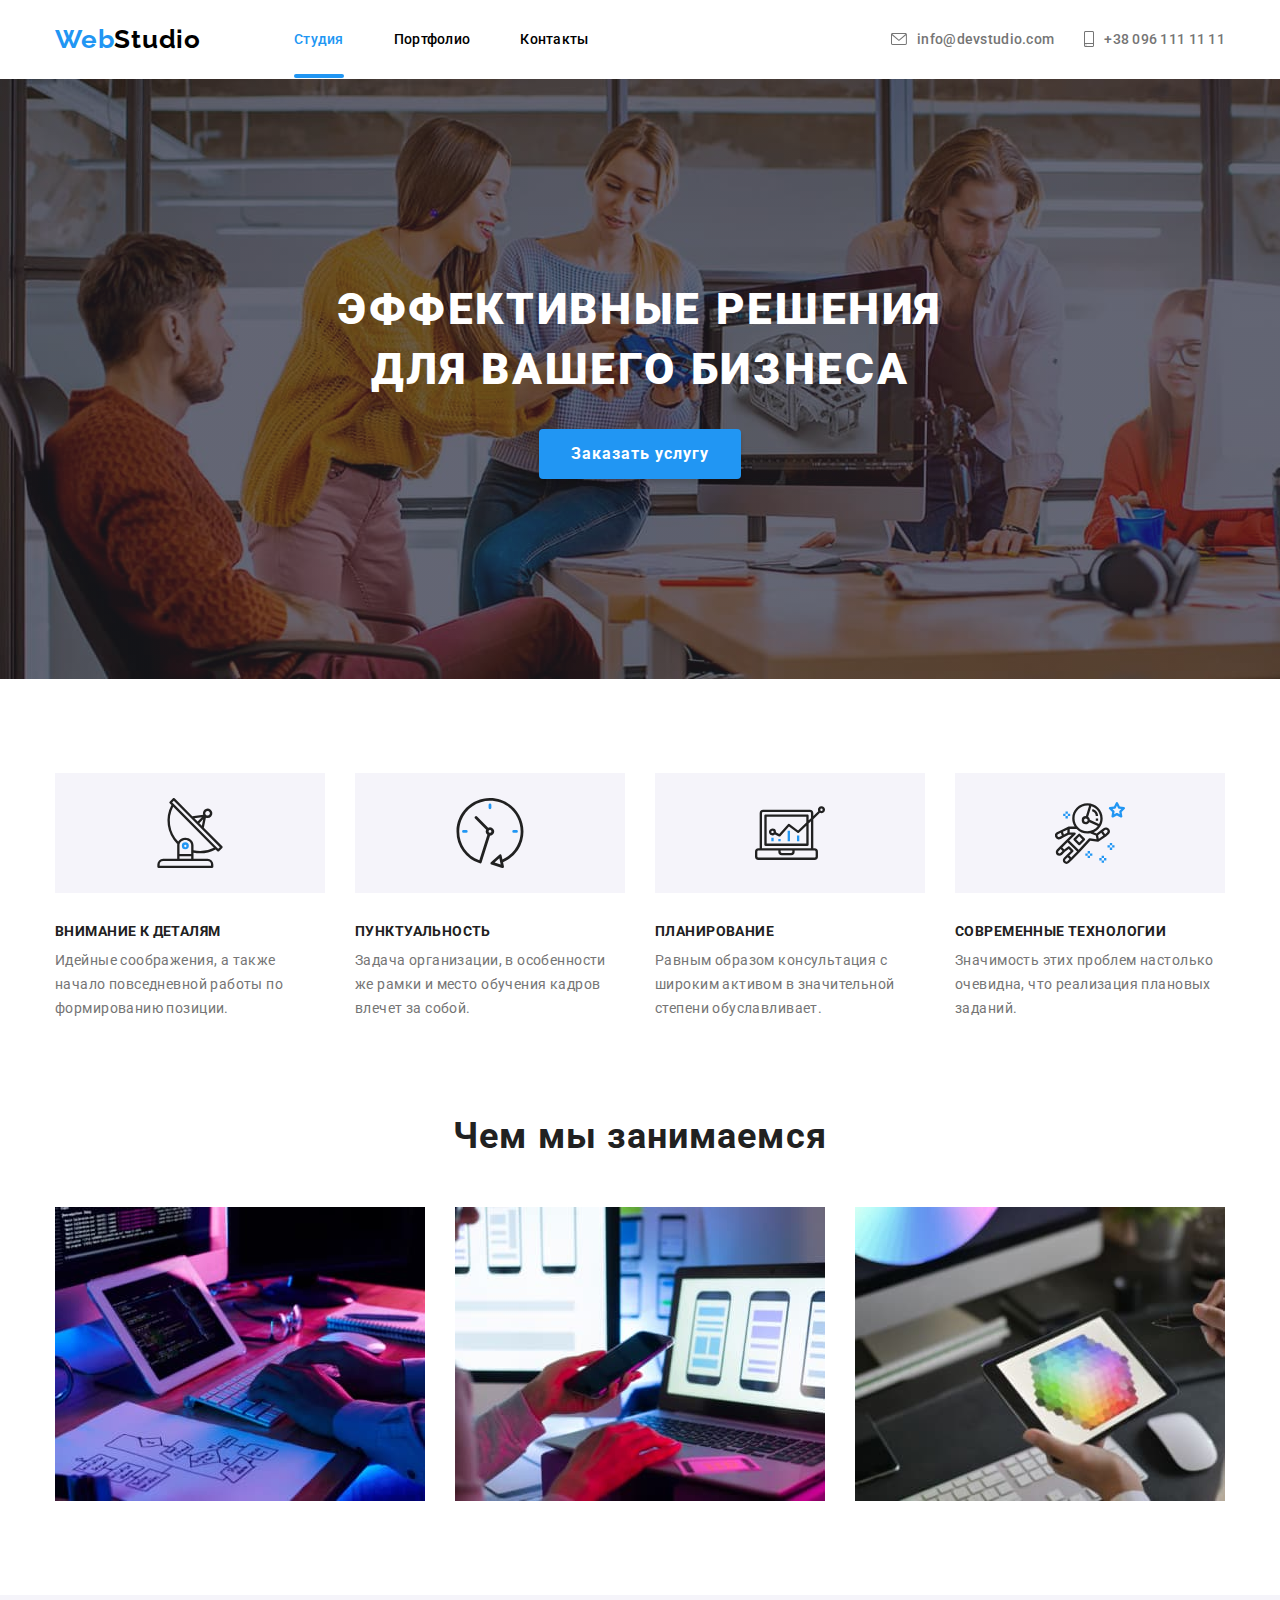
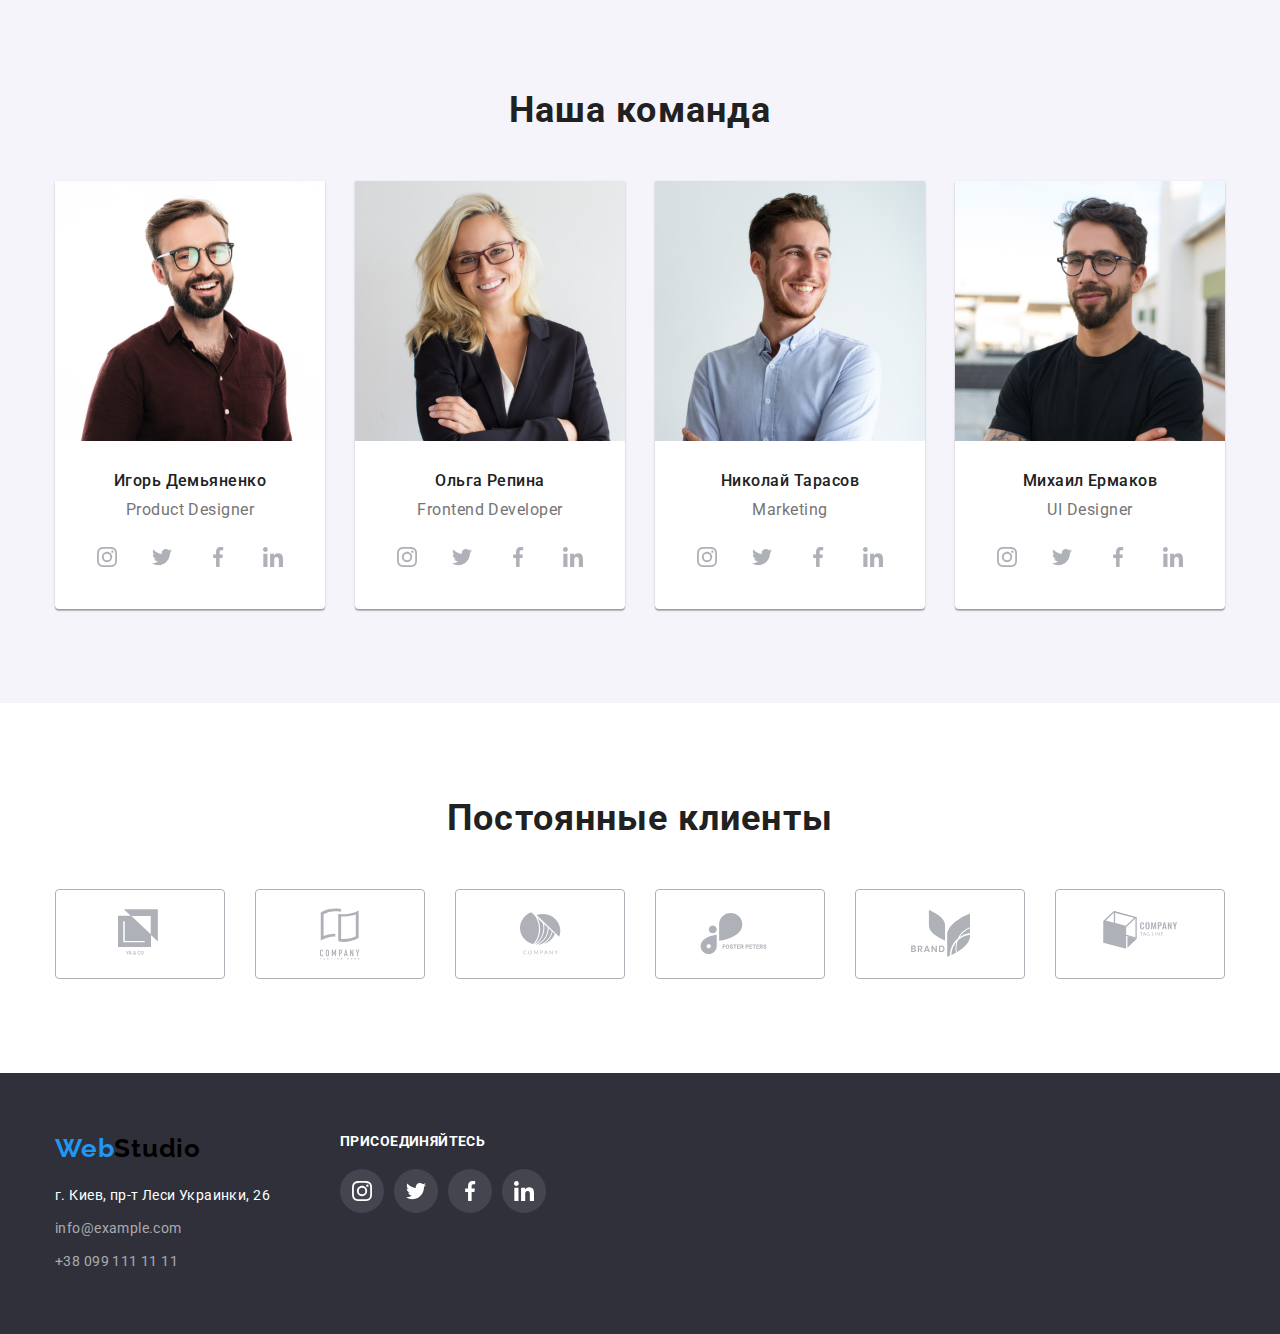
==== index.html @ 6729b6ae "hw5" ====
<!DOCTYPE html>
<html lang="ru">
  <head>
    <meta charset="UTF-8" />
    <meta name="viewport" content="width=device-width, initial-scale=1.0" />
    <title>Веб Студия</title>
    <link
      rel="stylesheet"
      href="https://cdnjs.cloudflare.com/ajax/libs/modern-normalize/1.0.0/modern-normalize.css"
    />
    <link
      href="https://fonts.googleapis.com/css2?family=Raleway:wght@700&family=Roboto:wght@400;500;700;900&display=swap"
      rel="stylesheet"
    />
    <link rel="stylesheet" href="./css/styles.css" />
  </head>
  <body>
    <!-- HEADER -->
    <header class="header">
      <div class="container">
        <nav class="navigation">
          <a class="logo link" href="./index.html">
            <span class="logo-web">Web</span
            ><span class="logo-studio">Studio</span>
          </a>
          <ul class="navigation-list list">
            <li class="navigation-list-item">
              <a
                class="navigation-list-link link current-page"
                href="./index.html"
                >Студия</a
              >
            </li>
            <li class="navigation-list-item">
              <a class="navigation-list-link link" href="./portfolio.html"
                >Портфолио</a
              >
            </li>
            <li class="navigation-list-item">
              <a class="navigation-list-link link" href="">Контакты</a>
            </li>
          </ul>
        </nav>
        <address class="address">
          <ul class="address-list list">
            <li class="address-list-item">
              <a
                class="address-list-link link"
                href="mailto:info@devstudio.com"
              >
                <svg class="icon-address-svg" width="16" height="12">
                  <use href="./images/sprite.svg#icon-envelope"></use>
                </svg>
                info@devstudio.com</a
              >
            </li>
            <li class="address-list-item">
              <a class="address-list-link link" href="tel:+380961111111">
                <svg class="icon-address-svg" width="10" height="16">
                  <use href="./images/sprite.svg#icon-tel"></use>
                </svg>
                +38 096 111 11 11</a
              >
            </li>
          </ul>
        </address>
      </div>
    </header>
    <main>
      <!-- HEROE -->
      <section class="heroe">
        <div class="container">
          <h1 class="heroe-title">Эффективные решения для вашего бизнеса</h1>
          <button class="button" type="button">Заказать услугу</button>
        </div>
      </section>
      <!-- ADVANTAGES -->
      <section class="advantages">
        <div class="container">
          <h1 hidden>Преимущества</h1>
          <ul class="advantages-list list">
            <li class="advantages-list-item icon-antenna">
              <h3 class="advantages-list-subtitle">Внимание к деталям</h3>
              <p class="advantages-list-description">
                Идейные соображения, а также начало повседневной работы по
                формированию позиции.
              </p>
            </li>
            <li class="advantages-list-item icon-clock">
              <h3 class="advantages-list-subtitle">Пунктуальность</h3>
              <p class="advantages-list-description">
                Задача организации, в особенности же рамки и место обучения
                кадров влечет за собой.
              </p>
            </li>
            <li class="advantages-list-item icon-diagram">
              <h3 class="advantages-list-subtitle">Планирование</h3>
              <p class="advantages-list-description">
                Равным образом консультация с широким активом в значительной
                степени обуславливает.
              </p>
            </li>
            <li class="advantages-list-item icon-astronaut">
              <h3 class="advantages-list-subtitle">Современные технологии</h3>
              <p class="advantages-list-description">
                Значимость этих проблем настолько очевидна, что реализация
                плановых заданий.
              </p>
            </li>
          </ul>
        </div>
      </section>
      <!-- SERVICES -->
      <section class="services">
        <div class="container">
          <h2 class="titles">Чем мы занимаемся</h2>
          <ul class="services-list list">
            <li class="services-list-item">
              <img
                class="services-list-img"
                src="./images/services/service1.jpg"
                alt="Верстка сайтов"
                width="370"
                height="294"
              />
            </li>
            <li class="services-list-item">
              <img
                class="services-list-img"
                src="./images/services/service2.jpg"
                alt="Создание приложений"
                width="370"
                height="294"
              />
            </li>
            <li class="services-list-item">
              <img
                class="services-list-img"
                src="./images/services/service3.jpg"
                alt="Дизайн"
                width="370"
                height="294"
              />
            </li>
          </ul>
        </div>
      </section>
      <!-- TEAM -->
      <section class="team">
        <div class="container">
          <h2 class="titles">Наша команда</h2>
          <ul class="team-list list">
            <li class="team-list-item">
              <img
                class="team-list-img"
                src="./images/team/team1.jpg"
                alt="Игорь Демьяненко"
                width="270"
                height="260"
              />
              <div class="team-list-content">
                <h3 class="team-list-name">Игорь Демьяненко</h3>
                <p class="team-list-position" lang="en">Product Designer</p>
                <ul class="social-list list">
                  <li class="social-list-item">
                    <a class="social-list-link" href="">
                      <svg class="social-list-svg">
                        <use href="./images/sprite.svg#icon-instagram"></use>
                      </svg>
                    </a>
                  </li>
                  <li class="social-list-item">
                    <a class="social-list-link" href="">
                      <svg class="social-list-svg">
                        <use href="./images/sprite.svg#icon-twitter"></use>
                      </svg>
                    </a>
                  </li>
                  <li class="social-list-item">
                    <a class="social-list-link" href="">
                      <svg class="social-list-svg">
                        <use href="./images/sprite.svg#icon-facebook"></use>
                      </svg>
                    </a>
                  </li>
                  <li class="social-list-item">
                    <a class="social-list-link" href="">
                      <svg class="social-list-svg">
                        <use href="./images/sprite.svg#icon-linkedin"></use>
                      </svg>
                    </a>
                  </li>
                </ul>
              </div>
            </li>
            <li class="team-list-item">
              <img
                class="team-list-img"
                src="./images/team/team2.jpg"
                alt="Ольга Репина"
                width="270"
                height="260"
              />
              <div class="team-list-content">
                <h3 class="team-list-name">Ольга Репина</h3>
                <p class="team-list-position" lang="en">Frontend Developer</p>
                <ul class="social-list list">
                  <li class="social-list-item">
                    <a class="social-list-link" href="">
                      <svg class="social-list-svg">
                        <use href="./images/sprite.svg#icon-instagram"></use>
                      </svg>
                    </a>
                  </li>
                  <li class="social-list-item">
                    <a class="social-list-link" href="">
                      <svg class="social-list-svg">
                        <use href="./images/sprite.svg#icon-twitter"></use>
                      </svg>
                    </a>
                  </li>
                  <li class="social-list-item">
                    <a class="social-list-link" href="">
                      <svg class="social-list-svg">
                        <use href="./images/sprite.svg#icon-facebook"></use>
                      </svg>
                    </a>
                  </li>
                  <li class="social-list-item">
                    <a class="social-list-link" href="">
                      <svg class="social-list-svg">
                        <use href="./images/sprite.svg#icon-linkedin"></use>
                      </svg>
                    </a>
                  </li>
                </ul>
              </div>
            </li>
            <li class="team-list-item">
              <img
                class="team-list-img"
                src="./images/team/team3.jpg"
                alt="Николай Тарасов"
                width="270"
                height="260"
              />
              <div class="team-list-content">
                <h3 class="team-list-name">Николай Тарасов</h3>
                <p class="team-list-position" lang="en">Marketing</p>
                <ul class="social-list list">
                  <li class="social-list-item">
                    <a class="social-list-link" href="">
                      <svg class="social-list-svg">
                        <use href="./images/sprite.svg#icon-instagram"></use>
                      </svg>
                    </a>
                  </li>
                  <li class="social-list-item">
                    <a class="social-list-link" href="">
                      <svg class="social-list-svg">
                        <use href="./images/sprite.svg#icon-twitter"></use>
                      </svg>
                    </a>
                  </li>
                  <li class="social-list-item">
                    <a class="social-list-link" href="">
                      <svg class="social-list-svg">
                        <use href="./images/sprite.svg#icon-facebook"></use>
                      </svg>
                    </a>
                  </li>
                  <li class="social-list-item">
                    <a class="social-list-link" href="">
                      <svg class="social-list-svg">
                        <use href="./images/sprite.svg#icon-linkedin"></use>
                      </svg>
                    </a>
                  </li>
                </ul>
              </div>
            </li>
            <li class="team-list-item">
              <img
                class="team-list-img"
                src="./images/team/team4.jpg"
                alt="Михаил Ермаков"
                width="270"
                height="260"
              />
              <div class="team-list-content">
                <h3 class="team-list-name">Михаил Ермаков</h3>
                <p class="team-list-position" lang="en">UI Designer</p>
                <ul class="social-list list">
                  <li class="social-list-item">
                    <a class="social-list-link" href="">
                      <svg class="social-list-svg">
                        <use href="./images/sprite.svg#icon-instagram"></use>
                      </svg>
                    </a>
                  </li>
                  <li class="social-list-item">
                    <a class="social-list-link" href="">
                      <svg class="social-list-svg">
                        <use href="./images/sprite.svg#icon-twitter"></use>
                      </svg>
                    </a>
                  </li>
                  <li class="social-list-item">
                    <a class="social-list-link" href="">
                      <svg class="social-list-svg">
                        <use href="./images/sprite.svg#icon-facebook"></use>
                      </svg>
                    </a>
                  </li>
                  <li class="social-list-item">
                    <a class="social-list-link" href="">
                      <svg class="social-list-svg">
                        <use href="./images/sprite.svg#icon-linkedin"></use>
                      </svg>
                    </a>
                  </li>
                </ul>
              </div>
            </li>
          </ul>
        </div>
      </section>
      <!--CLIENTS-->
      <section class="clients">
        <div class="container">
          <h2 class="titles">Постоянные клиенты</h2>
          <ul class="clients-list list">
            <li>
              <a class="clients-list-link" href="">
                <svg class="clients-list-svg" width="44px" height="49px">
                  <use href="./images/sprite.svg#icon-logo1"></use>
                </svg>
              </a>
            </li>
            <li>
              <a class="clients-list-link" href="">
                <svg class="clients-list-svg" width="40px" height="52px">
                  <use href="./images/sprite.svg#icon-logo2"></use>
                </svg>
              </a>
            </li>
            <li>
              <a class="clients-list-link" href="">
                <svg class="clients-list-svg" width="41px" height="43px">
                  <use href="./images/sprite.svg#icon-logo3"></use>
                </svg>
              </a>
            </li>
            <li>
              <a class="clients-list-link" href="">
                <svg class="clients-list-svg" width="80px" height="42px">
                  <use href="./images/sprite.svg#icon-logo4"></use>
                </svg>
              </a>
            </li>
            <li>
              <a class="clients-list-link" href="">
                <svg class="clients-list-svg" width="59px" height="47px">
                  <use href="./images/sprite.svg#icon-logo5"></use>
                </svg>
              </a>
            </li>
            <li>
              <a class="clients-list-link" href="">
                <svg class="clients-list-svg" width="88px" height="45px">
                  <use href="./images/sprite.svg#icon-logo6"></use>
                </svg>
              </a>
            </li>
          </ul>
        </div>
      </section>
    </main>
    <footer class="footer">
      <div class="container">
        <div class="contact-info">
          <a class="logo link" href="./index.html">
            <span class="logo-web">Web</span
            ><span class="logo-studio">Studio</span>
          </a>
          <address>
            <ul class="footer-list list">
              <li class="footer-list-item">
                <a
                  class="footer-list-street link"
                  href="https://goo.gl/maps/fSy8jkSL7DDg4AmL8"
                  target="_blank"
                  >г. Киев, пр-т Леси Украинки, 26</a
                >
              </li>
              <li class="footer-list-item">
                <a class="footer-list-link link" href="mailto:info@example.com"
                  >info@example.com</a
                >
              </li>
              <li class="footer-list-item">
                <a class="footer-list-link link" href="tel:+380991111111"
                  >+38 099 111 11 11</a
                >
              </li>
            </ul>
          </address>
        </div>
        <div class="social-links">
          <p class="social-links-subtitle">присоединяйтесь</p>
          <ul class="social-list list">
            <li class="social-list-item">
              <a class="social-list-link" href="">
                <svg class="social-list-svg">
                  <use href="./images/sprite.svg#icon-instagram"></use>
                </svg>
              </a>
            </li>
            <li class="social-list-item">
              <a class="social-list-link" href="">
                <svg class="social-list-svg">
                  <use href="./images/sprite.svg#icon-twitter"></use>
                </svg>
              </a>
            </li>
            <li class="social-list-item">
              <a class="social-list-link" href="">
                <svg class="social-list-svg">
                  <use href="./images/sprite.svg#icon-facebook"></use>
                </svg>
              </a>
            </li>
            <li class="social-list-item">
              <a class="social-list-link" href="">
                <svg class="social-list-svg">
                  <use href="./images/sprite.svg#icon-linkedin"></use>
                </svg>
              </a>
            </li>
          </ul>
        </div>
      </div>
    </footer>
  </body>
</html>
---- css/styles.css ----
:root {
  --primary-font: "Roboto", san-serif;
  --secondary-font: "Raleway", san-serif;
  --primary-font-color: #757575;
  --secondary-font-color: #212121;
  --accent-font-color: #2196f3;
  --second-accent-font-color: #ffffff;
  --background-color: #2f303a;
  --second-bg-color: #f5f4fa;
  --svg-color: #afb1b8;
}

*,
*::before,
*::after {
  margin: 0;
  padding: 0;
}

body {
  font-family: var(--primary-font);
  font-style: normal;
}

.list {
  list-style: none;
}

.link {
  text-decoration: none;
}

img {
  display: block;
}
.container {
  width: 1200px;
  padding: 0 15px;
  margin: 0 auto;
}

/* ====COMPONENTS==== */
.logo {
  font-family: var(--secondary-font);
  font-weight: 700;
  font-size: 26px;
  line-height: 1.192;
  letter-spacing: 0.03em;
}

.logo-web {
  color: var(--accent-font-color);
}

.logo-studio {
  color: #000000;
}

.titles {
  margin-bottom: 50px;

  font-weight: 700;
  font-size: 36px;
  line-height: 1.167;
  text-align: center;
  letter-spacing: 0.03em;
  color: var(--secondary-font-color);
}
/* ====END COMPONENTS==== */

/* ====HEADER==== */

.header {
  padding: 24px;
}
.header .container {
  display: flex;
  align-items: center;
}

.header .navigation {
  display: flex;
}

.navigation-list {
  display: flex;
  align-items: center;
}

.header .address {
  margin-left: auto;
}

.address-list {
  display: flex;
}

.header .logo {
  margin-right: 93px;
}

.navigation-list-item:not(:last-child) {
  margin-right: 50px;
}

.address-list-item:not(:last-child) {
  margin-right: 30px;
}
.navigation-list-link {
  position: relative;

  padding-top: 31px;
  padding-bottom: 31px;

  font-family: var(--primary-font);
  font-weight: 500;
  font-size: 14px;
  line-height: 1.143;
  letter-spacing: 0.02em;
  color: var(--secondary-font);
}

.current-page {
  color: var(--accent-font-color);
}

.current-page::after {
  position: absolute;
  bottom: 0;

  content: "";
  display: block;
  width: 100%;
  height: 4px;
  border-radius: 2px;
  background-color: var(--accent-font-color);
}

.address-list-link {
  display: flex;
  align-items: center;

  font-style: normal;
  font-weight: 500;
  font-size: 14px;
  line-height: 1.143;
  letter-spacing: 0.02em;

  color: var(--primary-font-color);
}
.navigation-list-link:hover,
.navigation-list-link:focus,
.address-list-link:hover,
.address-list-link:focus {
  color: var(--accent-font-color);
}

.logo:focus {
}

.icon-address-svg {
  margin-right: 10px;

  fill: var(--primary-font-color);
}

.address-list-link:hover .icon-address-svg,
.address-list-link:focus .icon-address-svg {
  fill: var(--accent-font-color);
}

/* ====END HEADER==== */

/* ====HEROE==== */

.heroe {
  background-color: var(--background-color);
  background-image: linear-gradient(
      rgba(47, 48, 58, 0.4),
      rgba(47, 48, 58, 0.4)
    ),
    url(../images/bg.jpg);
  background-repeat: no-repeat;
  background-size: cover;
  max-width: 1600px;
  margin-left: auto;
  margin-right: auto;

  text-align: center;
}
.heroe .container {
  padding-top: 200px;
  padding-bottom: 200px;
  padding-left: 250px;
  padding-right: 250px;
}

.heroe-title {
  margin-bottom: 30px;

  font-weight: 900;
  font-size: 44px;
  line-height: 1.364;
  letter-spacing: 0.06em;
  text-transform: uppercase;
  color: var(--second-accent-font-color);
}

.button {
  display: inline-block;

  font-family: Roboto;
  font-style: normal;
  font-weight: 700;
  font-size: 16px;
  line-height: 1.875;
  letter-spacing: 0.06em;
  color: var(--second-accent-font-color);
  padding: 10px 32px;
  min-width: 200px;
  height: 50px;
  background: var(--accent-font-color);
  border-style: none;
  box-shadow: 0px 4px 4px rgba(0, 0, 0, 0.15);
  border-radius: 4px;
}

.button:hover,
.button:focus {
  background: #188ce8;
}
/* ====END HEROE==== */

/* ====ADVANTAGES==== */

.advantages {
  padding-top: 94px;
  padding-bottom: 94px;
}
.advantages-list {
  display: flex;
}

.advantages-list-item:not(:last-child) {
  margin-right: 30px;
}

.advantages-list-subtitle {
  margin-bottom: 10px;

  font-weight: 700;
  font-size: 14px;
  line-height: 1.143;
  letter-spacing: 0.03em;
  text-transform: uppercase;
  color: var(--secondary-font-color);
}

.advantages-list-description {
  width: 270px;

  font-weight: 400;
  font-size: 14px;
  line-height: 1.714;
  letter-spacing: 0.03em;
  color: var(--primary-font-color);
}

.advantages-list-item::before {
  display: block;
  margin-bottom: 30px;
  content: "";
  height: 120px;
  background-color: #f5f4fa;
  background-repeat: no-repeat;
  background-position: center;
}

.advantages-list-item.icon-antenna::before {
  background-image: url(../images/advantages/antenna.svg);
}

.advantages-list-item.icon-clock::before {
  background-image: url(../images/advantages/clock.svg);
}

.advantages-list-item.icon-diagram::before {
  background-image: url(../images/advantages/diagram.svg);
}

.advantages-list-item.icon-astronaut::before {
  background-image: url(../images/advantages/astronaut.svg);
}

/* ====END ADVANTAGES==== */

/* ====SERVICES==== */
.services {
  padding-bottom: 94px;
}

.services-list {
  display: flex;
  justify-content: space-between;
}
/* ====END SERVICES==== */

/* ====TEAM==== */
.team {
  background-color: #f5f4fa;
}
.team .container {
  padding-top: 94px;
  padding-bottom: 94px;
}

.team-list {
  display: flex;
  justify-content: space-between;
}

.team-list-item {
  background: #ffffff;
  box-shadow: 0px 1px 3px rgba(0, 0, 0, 0.12), 0px 1px 1px rgba(0, 0, 0, 0.14),
    0px 2px 1px rgba(0, 0, 0, 0.2);
  border-radius: 0px 0px 4px 4px;
}

.team-list-content {
  padding: 30px;
}

.team-list-name {
  margin-bottom: 10px;
}

.team-list-name {
  font-weight: 500;
  font-size: 16px;
  line-height: 1.188;
  text-align: center;
  letter-spacing: 0.03em;
  color: var(--secondary-font-color);
}

.team-list-position {
  margin-bottom: 16px;

  font-weight: 400;
  font-size: 16px;
  line-height: 1.188;
  text-align: center;
  letter-spacing: 0.03em;
  color: var(--primary-font-color);
}

.social-list {
  display: flex;
  justify-content: space-between;
}

.social-list-link {
  display: flex;
  align-items: center;
  justify-content: center;
  width: 44px;
  height: 44px;
  border-radius: 50%;
  background-color: #ffffff;
}

.social-list-svg {
  width: 20px;
  height: 20px;
  fill: var(--svg-color);
}

.social-list-link:hover,
.social-list-link:focus {
  background-color: var(--accent-font-color);
}

.social-list-link:hover .social-list-svg,
.social-list-link:focus .social-list-svg {
  fill: #ffffff;
}
/* ====END TEAM==== */

/* ====CLIENTS==== */
.clients .container {
  padding-top: 94px;
  padding-bottom: 94px;
}

.clients-list {
  display: flex;
  justify-content: space-between;
}

.clients-list-link {
  display: flex;
  align-items: center;
  justify-content: center;
  width: 170px;
  height: 90px;
  border: 1px solid var(--svg-color);
  border-radius: 4px;
}

.clients-list-svg {
  fill: var(--svg-color);
}

.clients-list-link:hover,
.clients-list-link:focus {
  border-color: var(--accent-font-color);
}

.clients-list-link:hover .clients-list-svg,
.clients-list-link:focus .clients-list-svg {
  fill: var(--accent-font-color);
}

/* ====END CLIENTS==== */
/* ====FOOTER==== */

.footer {
  background-color: var(--background-color);
}

.footer .container {
  padding-top: 60px;
  padding-bottom: 60px;
}

.footer .logo {
  display: block;
  margin-bottom: 20px;
}

.footer-list-item:not(:last-child) {
  margin-bottom: 9px;
}

.footer-list-street {
  font-style: normal;
  font-weight: 400;
  font-size: 14px;
  line-height: 1.714;
  letter-spacing: 0.03em;

  color: var(--second-accent-font-color);
}

.footer-list-link {
  font-style: normal;
  font-weight: 400;
  font-size: 14px;
  line-height: 1.714;
  letter-spacing: 0.03em;

  color: rgba(255, 255, 255, 0.6);
}
.footer-list-street:focus,
.footer-list-link:focus {
}

.footer > .container {
  display: flex;
}

.contact-info {
  margin-right: 70px;
}

.social-links-subtitle {
  margin-bottom: 20px;

  font-weight: 700;
  font-size: 14px;
  line-height: 1.143;
  letter-spacing: 0.03em;
  text-transform: uppercase;
  color: var(--second-accent-font-color);
}

.social-list-item:not(:last-child) {
  margin-right: 10px;
}

.footer .social-list-link {
  background-color: rgba(255, 255, 255, 0.1);
}

.social-list-link:hover,
.social-list-link:focus {
  background-color: var(--accent-font-color);
}
.footer .social-list-svg {
  fill: var(--second-accent-font-color);
}

/* ====END FOOTER==== */

/* ====PORTFOLIO==== */

.portfolio {
  padding-top: 94px;
  padding-bottom: 94px;
}

.portfolio-nav-list {
  display: flex;
  justify-content: center;
  margin-bottom: 50px;
}

.portfolio-nav-list-item:not(:last-child) {
  margin-right: 8px;
}

.portfolio-btn {
  background: #f5f4fa;
  border-radius: 4px;
  padding: 6px;

  font-family: var(--primary-font);
  font-style: normal;
  font-weight: 500;
  font-size: 16px;
  line-height: 1.625;
  text-align: center;
  letter-spacing: 0.03em;
  background: #f5f4fa;
  color: var(--secondary-font-color);
}

.portfolio-btn:hover,
.portfolio-btn:focus {
  color: var(--second-accent-font-color);
  background: var(--accent-font-color);
}

.portfolio-examples {
  display: flex;
  flex-wrap: wrap;
}

.portfolio-examples-item:not(:nth-last-child(-n + 3)) {
  margin-bottom: 30px;
}

.portfolio-examples-content {
  padding: 20px 24px;
}

.portfolio-examples-name {
  margin-bottom: 4px;
}

.portfolio-examples-item:not(:nth-child(3n)) {
  margin-right: 30px;
}

.portfolio-examples-name {
  font-weight: 700;
  font-size: 18px;
  line-height: 2;
  letter-spacing: 0.06em;

  color: var(--secondary-font-color);
}

.portfolio-examples-description {
  font-weight: 400;
  font-size: 16px;
  line-height: 1.875;
  letter-spacing: 0.03em;

  color: var(--primary-font-color);
}

.portfolio-examples-item:hover {
  box-shadow: 0px 1px 1px rgba(0, 0, 0, 0.12), 0px 4px 4px rgba(0, 0, 0, 0.06),
    1px 4px 6px rgba(0, 0, 0, 0.16);
}
/* ====END PORTFOLIO==== */
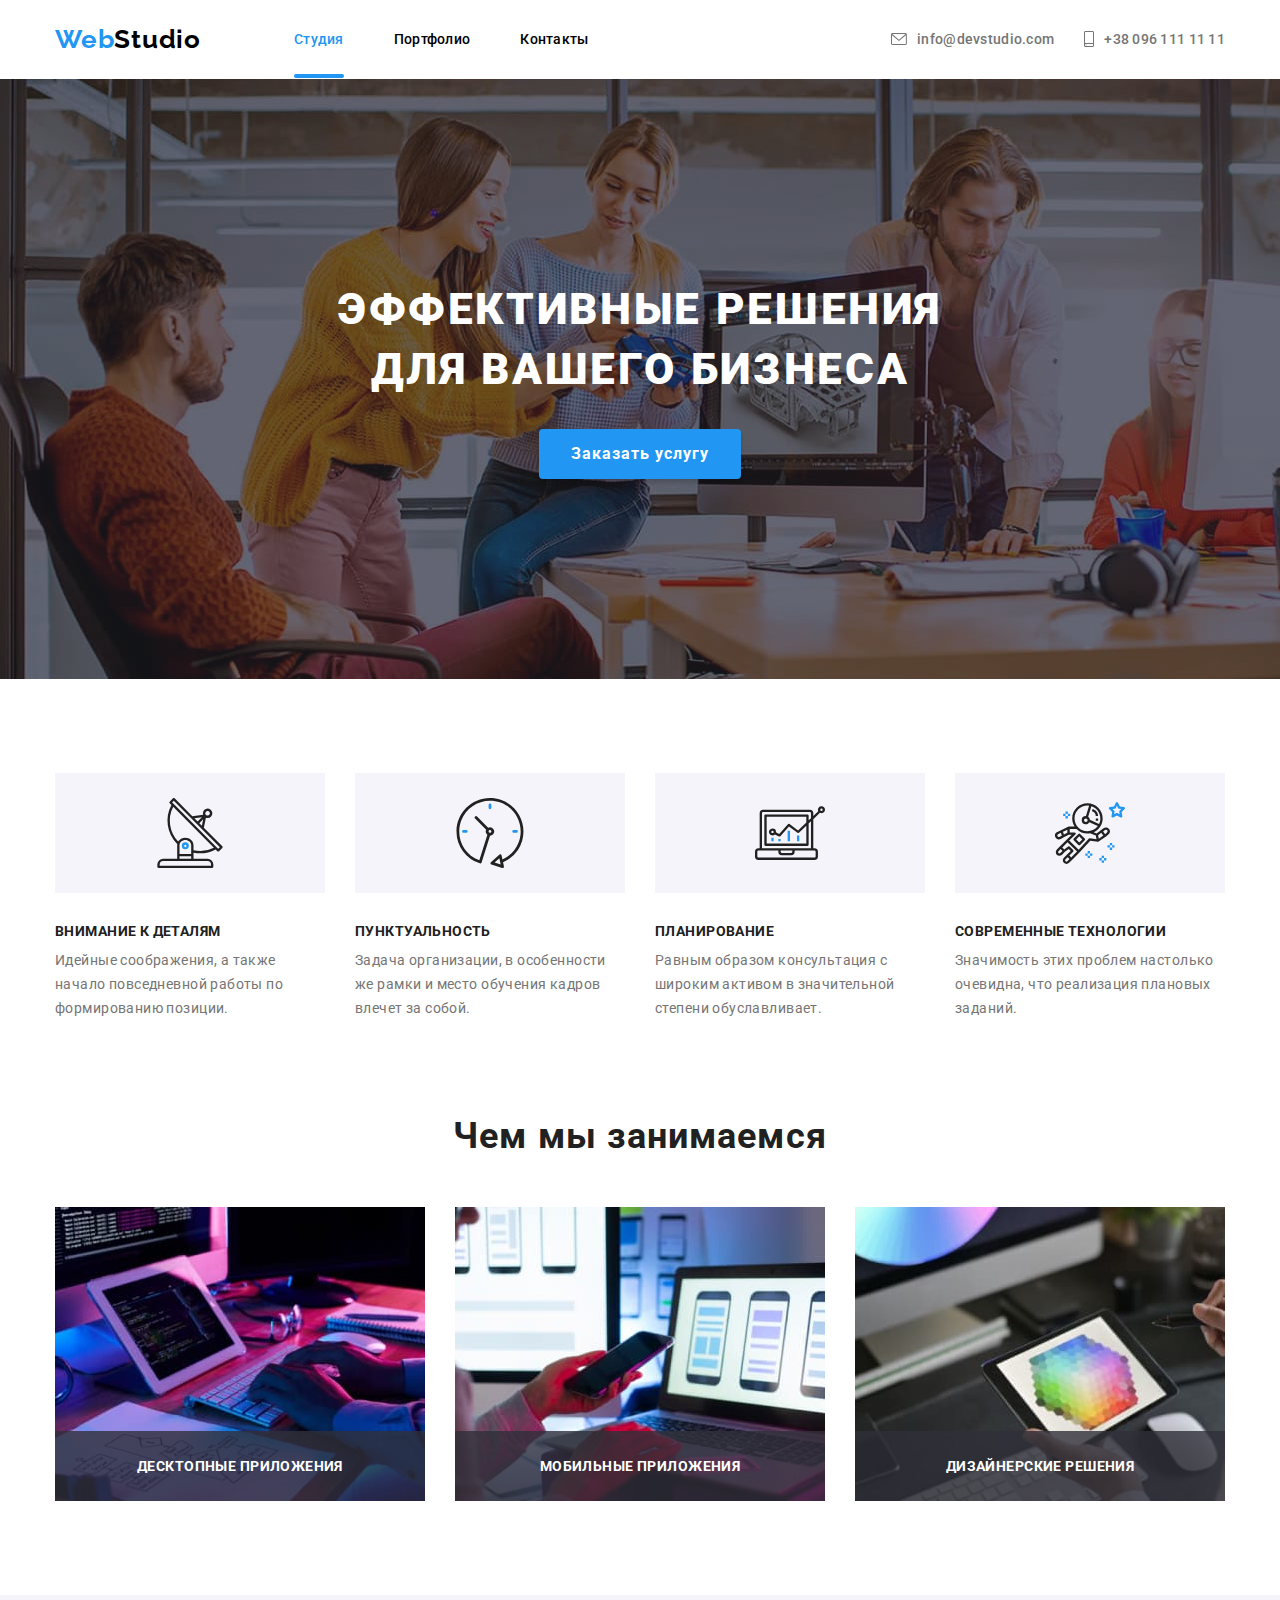
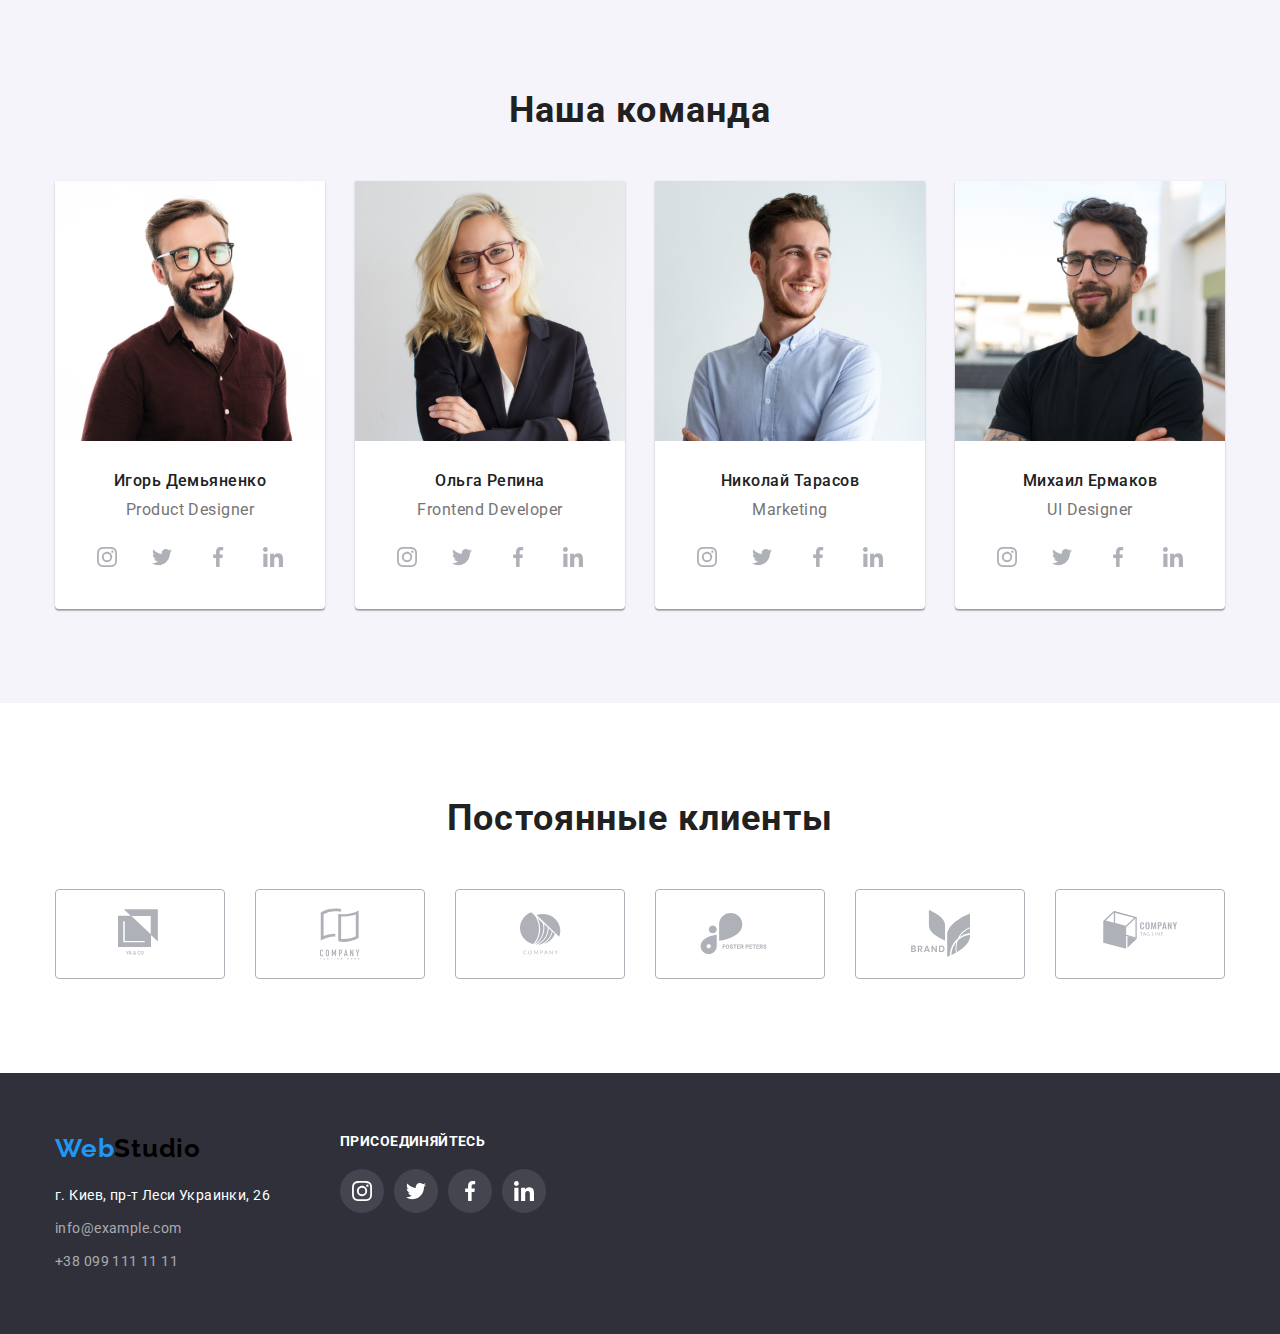
==== commit 03b1fd98: "service-list-description added" ====
--- a/index.html
+++ b/index.html
@@ -123,6 +123,7 @@
                 width="370"
                 height="294"
               />
+              <p class="service-list-description">Десктопные приложения</p>
             </li>
             <li class="services-list-item">
               <img
@@ -132,6 +133,7 @@
                 width="370"
                 height="294"
               />
+              <p class="service-list-description">Мобильные приложения</p>
             </li>
             <li class="services-list-item">
               <img
@@ -141,6 +143,7 @@
                 width="370"
                 height="294"
               />
+              <p class="service-list-description">Дизайнерские решения</p>
             </li>
           </ul>
         </div>
--- a/css/styles.css
+++ b/css/styles.css
@@ -303,6 +303,28 @@
   display: flex;
   justify-content: space-between;
 }
+.services-list-item {
+  position: relative;
+}
+
+.service-list-description {
+  position: absolute;
+  bottom: 0;
+
+  padding-top: 27px;
+  padding-bottom: 27px;
+  width: 100%;
+
+  font-weight: bold;
+  font-size: 14px;
+  line-height: 16px;
+  text-align: center;
+  letter-spacing: 0.03em;
+  text-transform: uppercase;
+
+  color: #ffffff;
+  background-color: rgba(47, 48, 58, 0.8);
+}
 /* ====END SERVICES==== */
 
 /* ====TEAM==== */
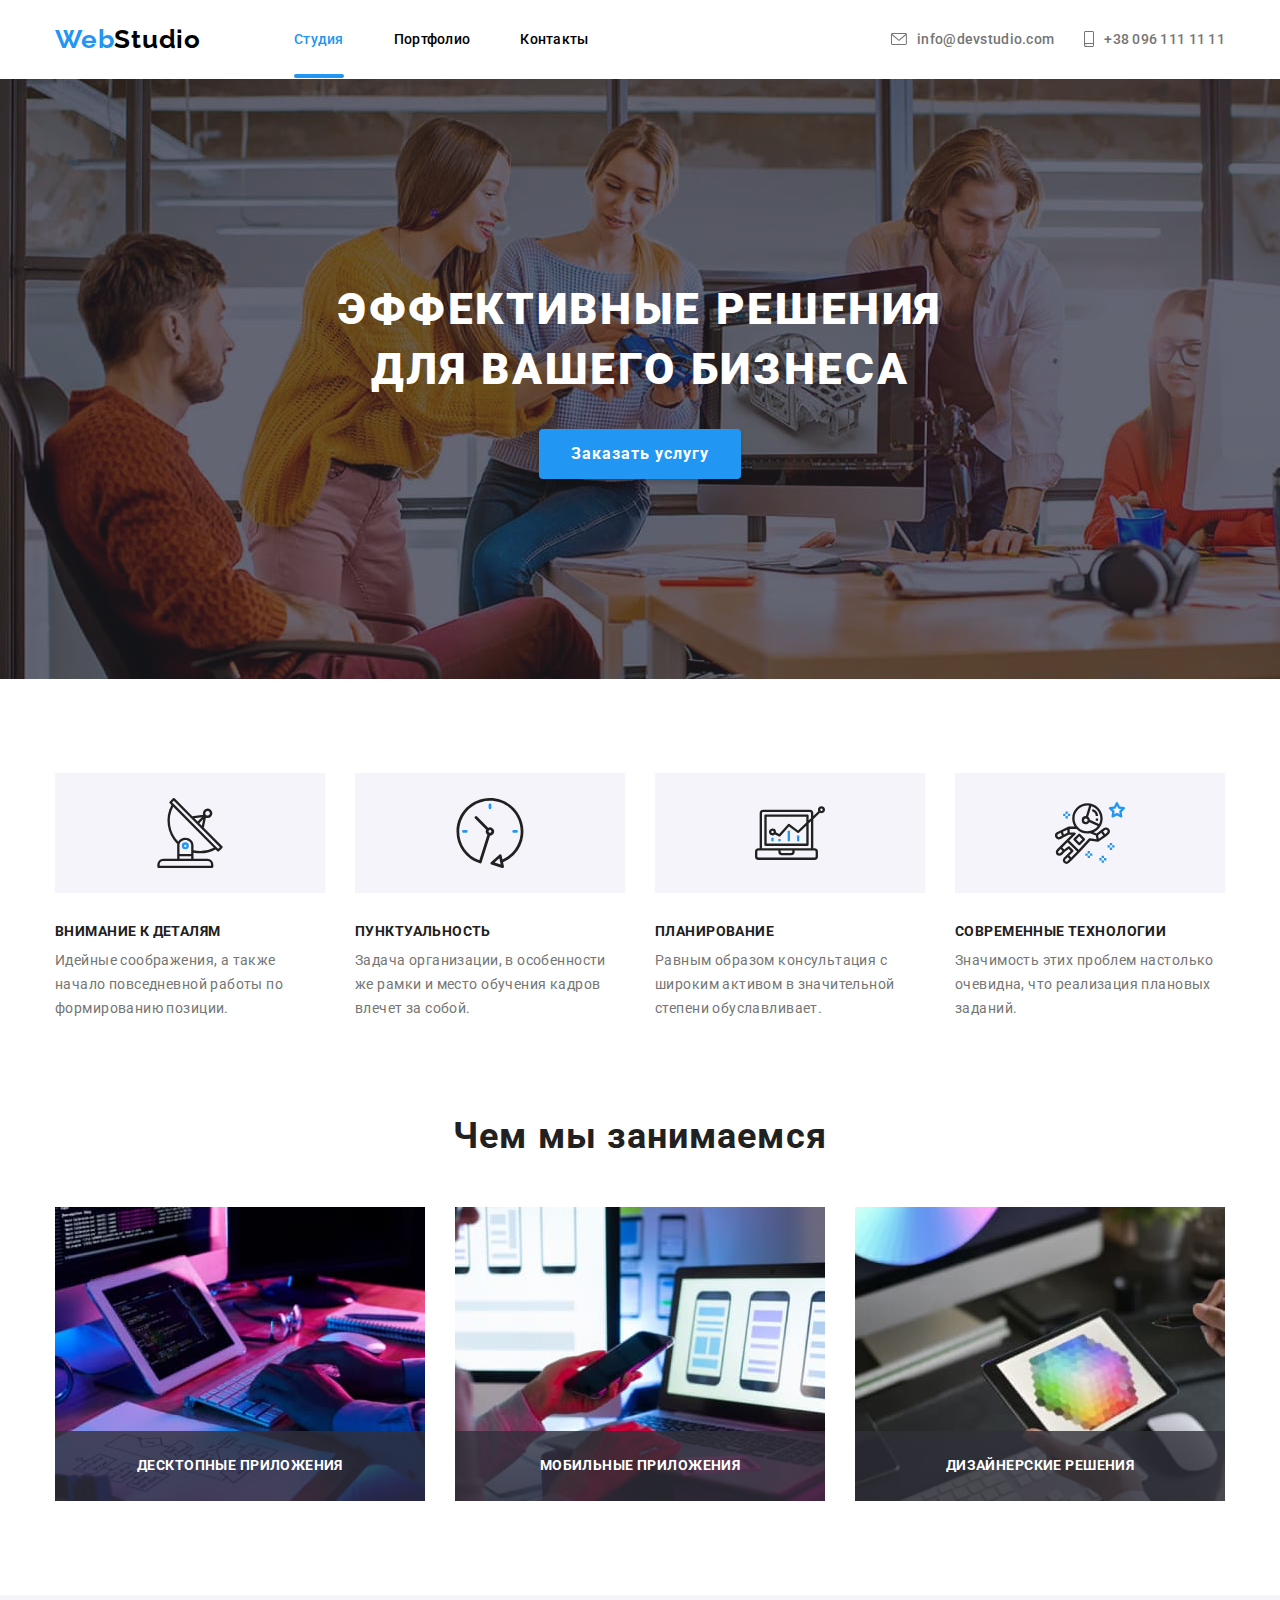
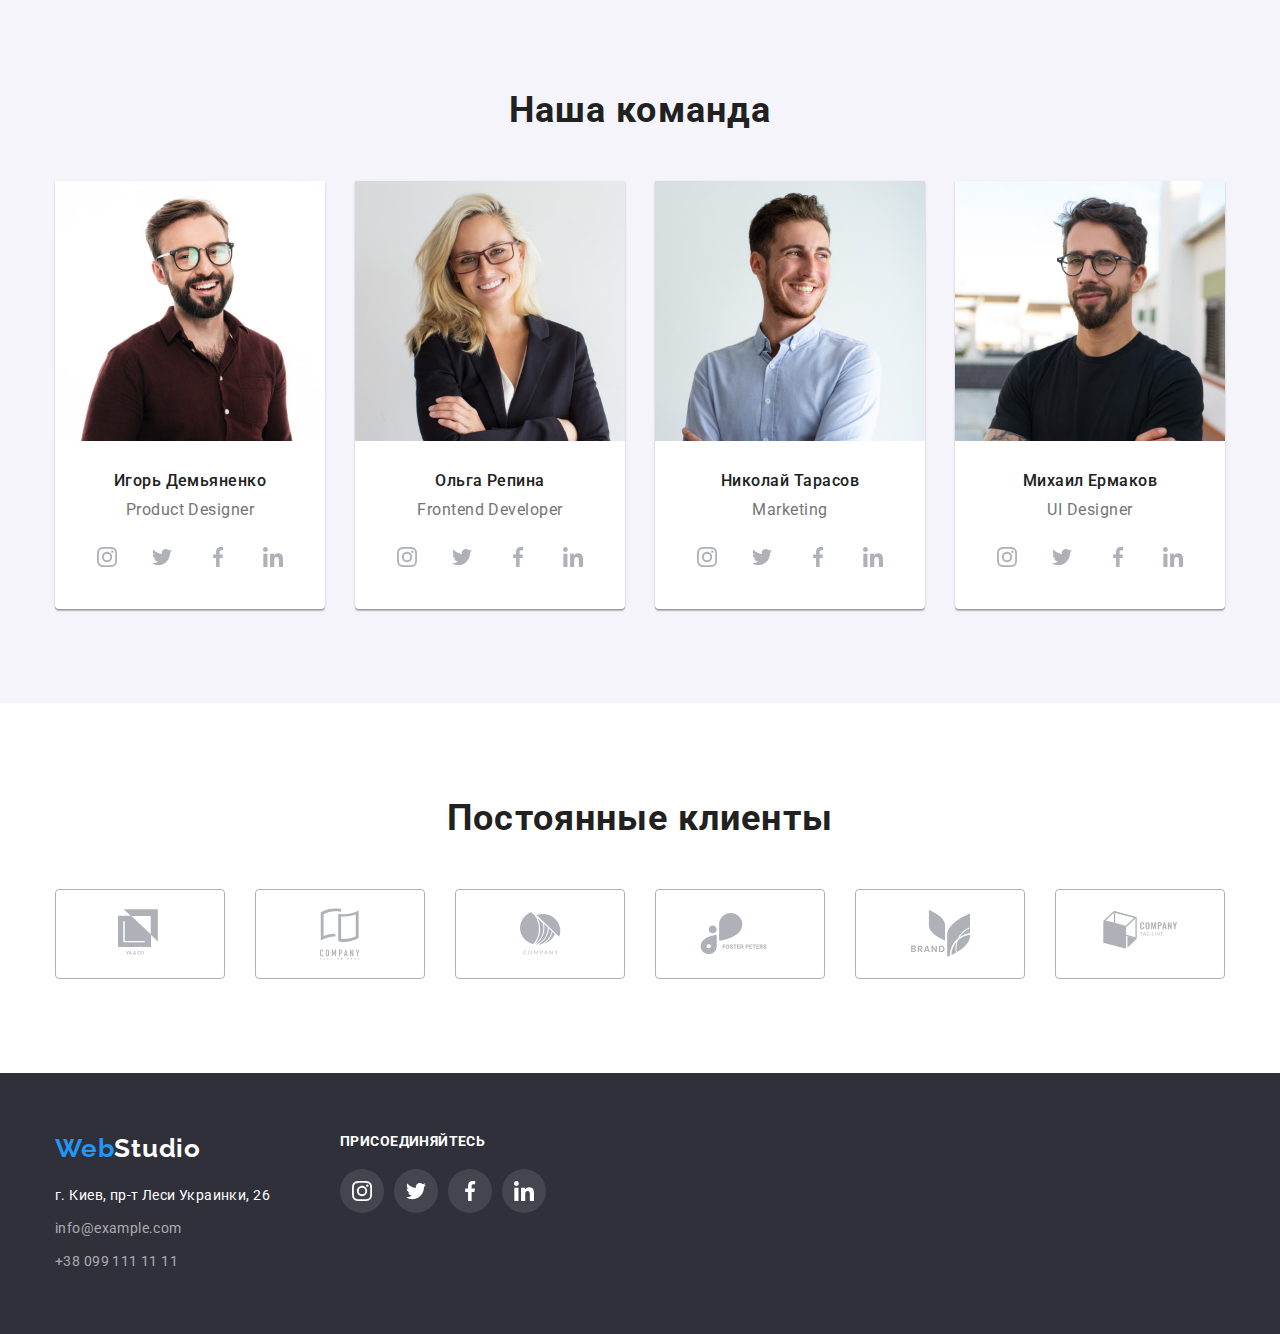
==== commit f0d66954: "transition+modal" ====
--- a/index.html
+++ b/index.html
@@ -71,7 +71,9 @@
       <section class="heroe">
         <div class="container">
           <h1 class="heroe-title">Эффективные решения для вашего бизнеса</h1>
-          <button class="button" type="button">Заказать услугу</button>
+          <button class="button" type="button" data-modal-open>
+            Заказать услугу
+          </button>
         </div>
       </section>
       <!-- ADVANTAGES -->
@@ -444,5 +446,15 @@
         </div>
       </div>
     </footer>
+    <div class="backdrop is-hidden" data-modal>
+      <div class="modal">
+        <button type="button" class="close-btn" data-modal-close>
+          <svg class="close-btn-svg">
+            <use href="./images/sprite.svg#icon-close"></use>
+          </svg>
+        </button>
+      </div>
+    </div>
+    <script src="./js/modal.js"></script>
   </body>
 </html>
--- a/css/styles.css
+++ b/css/styles.css
@@ -118,6 +118,8 @@
   line-height: 1.143;
   letter-spacing: 0.02em;
   color: var(--secondary-font);
+
+  transition: color 250ms cubic-bezier(0.4, 0, 0.2, 1);
 }
 
 .current-page {
@@ -147,6 +149,8 @@
   letter-spacing: 0.02em;
 
   color: var(--primary-font-color);
+
+  transition: color 250ms cubic-bezier(0.4, 0, 0.2, 1);
 }
 .navigation-list-link:hover,
 .navigation-list-link:focus,
@@ -156,12 +160,14 @@
 }
 
 .logo:focus {
+  font-family: var(--secondary-font);
 }
 
 .icon-address-svg {
   margin-right: 10px;
-
   fill: var(--primary-font-color);
+
+  transition: fill 250ms cubic-bezier(0.4, 0, 0.2, 1);
 }
 
 .address-list-link:hover .icon-address-svg,
@@ -219,15 +225,18 @@
   padding: 10px 32px;
   min-width: 200px;
   height: 50px;
-  background: var(--accent-font-color);
+  background-color: var(--accent-font-color);
   border-style: none;
   box-shadow: 0px 4px 4px rgba(0, 0, 0, 0.15);
   border-radius: 4px;
+  cursor: pointer;
+
+  transition: background-color 250ms cubic-bezier(0.4, 0, 0.2, 1);
 }
 
 .button:hover,
 .button:focus {
-  background: #188ce8;
+  background-color: #188ce8;
 }
 /* ====END HEROE==== */
 
@@ -315,9 +324,9 @@
   padding-bottom: 27px;
   width: 100%;
 
-  font-weight: bold;
+  font-weight: 700;
   font-size: 14px;
-  line-height: 16px;
+  line-height: 1.14;
   text-align: center;
   letter-spacing: 0.03em;
   text-transform: uppercase;
@@ -389,12 +398,16 @@
   height: 44px;
   border-radius: 50%;
   background-color: #ffffff;
+
+  transition: background-color 250ms cubic-bezier(0.4, 0, 0.2, 1);
 }
 
 .social-list-svg {
   width: 20px;
   height: 20px;
   fill: var(--svg-color);
+
+  transition: fill 250ms cubic-bezier(0.4, 0, 0.2, 1);
 }
 
 .social-list-link:hover,
@@ -427,10 +440,14 @@
   height: 90px;
   border: 1px solid var(--svg-color);
   border-radius: 4px;
+
+  transition: border-color 250ms cubic-bezier(0.4, 0, 0.2, 1);
 }
 
 .clients-list-svg {
   fill: var(--svg-color);
+
+  transition: fill 250ms cubic-bezier(0.4, 0, 0.2, 1);
 }
 
 .clients-list-link:hover,
@@ -458,6 +475,10 @@
 .footer .logo {
   display: block;
   margin-bottom: 20px;
+}
+
+.footer .logo-studio {
+  color: var(--second-accent-font-color);
 }
 
 .footer-list-item:not(:last-child) {
@@ -485,6 +506,7 @@
 }
 .footer-list-street:focus,
 .footer-list-link:focus {
+  font-style: normal;
 }
 
 .footer > .container {
@@ -547,20 +569,25 @@
   padding: 6px;
 
   font-family: var(--primary-font);
-  font-style: normal;
+
   font-weight: 500;
   font-size: 16px;
   line-height: 1.625;
   text-align: center;
   letter-spacing: 0.03em;
   background: #f5f4fa;
+  border-style: none;
   color: var(--secondary-font-color);
+  cursor: pointer;
+
+  transition: color 250ms cubic-bezier(0.4, 0, 0.2, 1),
+    background-color 250ms cubic-bezier(0.4, 0, 0.2, 1);
 }
 
 .portfolio-btn:hover,
 .portfolio-btn:focus {
   color: var(--second-accent-font-color);
-  background: var(--accent-font-color);
+  background-color: var(--accent-font-color);
 }
 
 .portfolio-examples {
@@ -574,6 +601,9 @@
 
 .portfolio-examples-content {
   padding: 20px 24px;
+  border-bottom: 1px solid #eeeeee;
+  border-left: 1px solid #eeeeee;
+  border-right: 1px solid #eeeeee;
 }
 
 .portfolio-examples-name {
@@ -606,4 +636,92 @@
   box-shadow: 0px 1px 1px rgba(0, 0, 0, 0.12), 0px 4px 4px rgba(0, 0, 0, 0.06),
     1px 4px 6px rgba(0, 0, 0, 0.16);
 }
+
+.portfolio-examples-item:hover .overlay {
+  transform: translateY(0%);
+}
+
+.examples-wrapper {
+  position: relative;
+  overflow: hidden;
+}
+
+.overlay {
+  position: absolute;
+  top: 0;
+  left: 0;
+
+  width: 100%;
+  height: 100%;
+  padding-top: 63px;
+  padding-bottom: 63px;
+  padding-right: 24px;
+  padding-left: 24px;
+
+  font-weight: 400;
+  font-size: 18px;
+  line-height: 1.56;
+  letter-spacing: 0.03em;
+
+  color: #ffffff;
+  background-color: rgba(33, 150, 243, 0.9);
+
+  transform: translateY(100%);
+  transition: transform 250ms cubic-bezier(0.4, 0, 0.2, 1);
+}
 /* ====END PORTFOLIO==== */
+
+/* ====MODAL==== */
+.backdrop {
+  position: fixed;
+  top: 0;
+  left: 0;
+
+  width: 100%;
+  height: 100%;
+
+  background-color: rgba(0, 0, 0, 0.2);
+}
+
+.backdrop.is-hidden {
+  opacity: 0;
+  visibility: hidden;
+  pointer-events: none;
+}
+
+.modal {
+  position: absolute;
+  top: 50%;
+  left: 50%;
+  transform: translate(-50%, -50%);
+
+  width: 528px;
+  height: 521px;
+  background-color: var(--second-accent-font-color);
+  box-shadow: 0px 1px 3px rgba(0, 0, 0, 0.12), 0px 1px 1px rgba(0, 0, 0, 0.14),
+    0px 2px 1px rgba(0, 0, 0, 0.2);
+  border-radius: 4px;
+}
+
+.close-btn {
+  position: absolute;
+  top: 8px;
+  right: 8px;
+  display: flex;
+  align-items: center;
+  justify-content: center;
+
+  width: 30px;
+  height: 30px;
+  border-radius: 50%;
+  border: 1px solid rgba(0, 0, 0, 0.1);
+  background-color: var(--second-accent-font-color);
+  cursor: pointer;
+}
+
+.close-btn-svg {
+  width: 11px;
+  height: 11px;
+  fill: #000000;
+}
+/* ====END MODAL==== */
